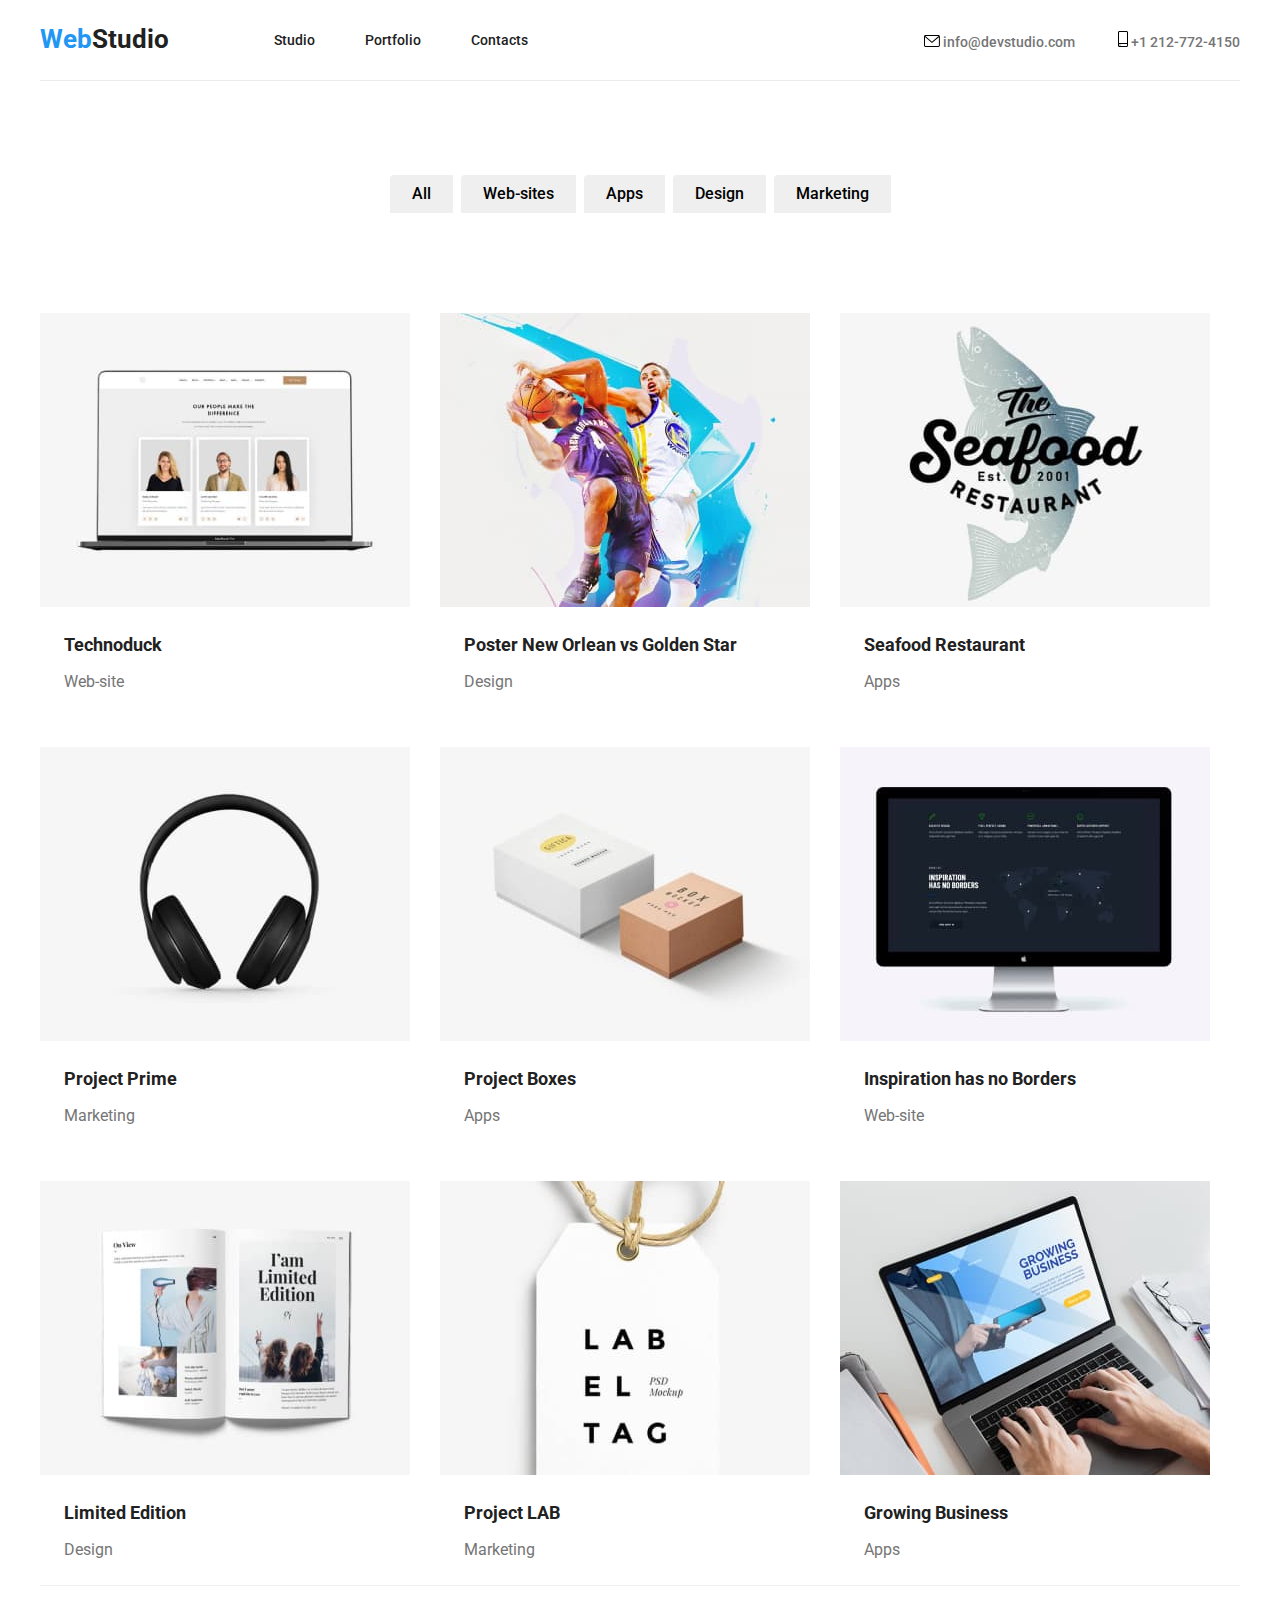
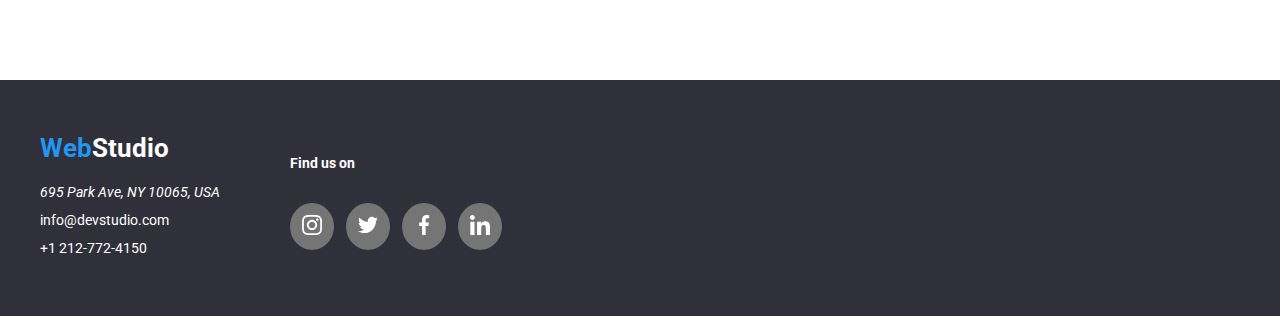
==== portfolio.html @ 67aa0fa9 "Initial commit" ====
<!DOCTYPE html>
<html lang="en">
  <head>
    <meta charset="UTF-8" />
    <meta name="viewport" content="width=device-width, initial-scale=1.0" />
    <title>Portfolio</title>
    <link
      rel="stylesheet"
      href="https://cdnjs.cloudflare.com/ajax/libs/modern-normalize/2.0.0/modern-normalize.min.css"
      integrity="sha512-4xo8blKMVCiXpTaLzQSLSw3KFOVPWhm/TRtuPVc4WG6kUgjH6J03IBuG7JZPkcWMxJ5huwaBpOpnwYElP/m6wg=="
      crossorigin="anonymous"
      referrerpolicy="no-referrer"
    />
    <link rel="preconnect" href="https://fonts.googleapis.com" />
    <link rel="preconnect" href="https://fonts.gstatic.com" crossorigin />
    <link
      href="https://fonts.googleapis.com/css2?family=Raleway:ital,wght@0,700;1,700&family=Roboto:ital,wght@0,100;0,400;0,500;0,700;0,900;1,400;1,500;1,700;1,900&display=swap"
      rel="stylesheet"
    />
    <link rel="stylesheet" href="./css/style.css" />
  </head>
  <body>
    <!--header section-->
    <header class="header-section">
      <div class="container">
        <div>
          <a class="logo" href="#"
            ><p><span class="span">Web</span>Studio</p></a
          >
        </div>
        <nav class="header-section__nav">
          <ul class="nav-links">
            <li><a class="nav-link" href="index.html">Studio</a></li>
            <li>
              <a class="nav-link" href="portfolio.html">Portfolio</a>
            </li>
            <li><a class="nav-link" href="#">Contacts</a></li>
          </ul>
        </nav>
        <div>
          <a class="header-section__mail" href="mailto:info@devstudio.com">
            <svg class="header-section__icon-mail">
              <use href="./images/icons.svg/symbol-defs.svg#icon-envelope" />
            </svg>
            info@devstudio.com</a
          >
          <a class="header-section__tel" href="tel:++1212-772-4150">
            <svg class="header-section__icon-tel">
              <use href="./images/icons.svg/symbol-defs.svg#icon-smartphone" />
            </svg>
            +1 212-772-4150</a
          >
        </div>
      </div>
    </header>
    <main>
      <!--cards section-->
      <section class="cards-section">
        <div class="container">
          <div class="cards-btn__list">
            <ul class="cards-btn__list">
              <li>
                <button class="cards-btn__item" type="button">All</button>
              </li>
              <li>
                <button class="cards-btn__item" type="button">Web-sites</button>
              </li>
              <li>
                <button class="cards-btn__item" type="button">Apps</button>
              </li>
              <li>
                <button class="cards-btn__item" type="button">Design</button>
              </li>
              <li>
                <button class="cards-btn__item" type="button">Marketing</button>
              </li>
            </ul>
          </div>
          <div class="cards__images">
            <!--div 1st card-->
            <div class="cards__image">
              <img
                class="cards__image"
                src="./images/photo-1.jpg"
                alt="photo descktop images"
                width="370"
              />
              <h4 class="cards__title">Technoduck</h4>
              <p class="cards__subtitle">Web-site</p>
            </div>
            <!--div 2nd card-->
            <div class="cards__image">
              <img
                class="cards__image"
                src="./images/photo-2.jpg"
                alt="basketball players photo "
                width="370"
              />
              <h4 class="cards__title">Poster New Orlean vs Golden Star</h4>
              <p class="cards__subtitle">Design</p>
            </div>
            <!--div 3rd card-->
            <div class="cards__image">
              <img
                class="cards__image"
                src="./images/photo-3.jpg"
                alt=" food logo photo"
                width="370"
              />
              <h4 class="cards__title">Seafood Restaurant</h4>
              <p class="cards__subtitle">Apps</p>
            </div>
            <!--div 4th card-->
            <div class="cards__image">
              <img
                class="cards__image"
                src="./images/photo-4.jpg"
                alt="headset photo"
                width="370"
              />
              <h4 class="cards__title">Project Prime</h4>
              <p class="cards__subtitle">Marketing</p>
            </div>
            <!-- div 5th card-->
            <div class="cards__image">
              <img
                class="cards__image"
                src="./images/photo-5.jpg"
                alt="2boxes"
                width="370"
              />
              <h4 class="cards__title">Project Boxes</h4>
              <p class="cards__subtitle">Apps</p>
            </div>
            <!--div 6th card-->
            <div class="cards__image">
              <img
                class="cards__image"
                src="./images/photo-6.jpg"
                alt="monitor"
                width="370"
              />
              <h4 class="cards__title">Inspiration has no Borders</h4>
              <p class="cards__subtitle">Web-site</p>
            </div>
            <!--div 7th card-->
            <div class="cards__image">
              <img
                class="cards__image"
                src="./images/photo-7.jpg"
                alt="book pages"
                width="370"
              />
              <h4 class="cards__title">Limited Edition</h4>
              <p class="cards__subtitle">Design</p>
            </div>
            <!--div 8th card-->
            <div class="cards__image">
              <img
                class="cards__image"
                src="./images/photo-8.jpg"
                alt="description lab el tag"
                width="370"
              />
              <h4 class="cards__title">Project LAB</h4>
              <p class="cards__subtitle">Marketing</p>
            </div>
            <!--div 9th card-->
            <div class="cards__image">
              <img
                class="cards__image"
                src="./images/photo-9.jpg"
                alt="work on the laptop"
                width="370"
              />
              <h4 class="cards__title">Growing Business</h4>
              <p class="cards__subtitle">Apps</p>
            </div>
          </div>
        </div>
      </section>
    </main>
    <!--footer section-->
    <footer class="footer-section">
      <div class="container">
        <div class="footer-section__1">
          <a class="logo-footer" href="#"
            ><p class="logo-footer">
              <span class="span-logo">Web</span>Studio
            </p></a
          >

          <address class="footer-section__adress">
            695 Park Ave, NY 10065, USA
          </address>
          <ul class="footer-section__contacts">
            <li class="footer-section__contact">
              <a
                class="footer-section__contact"
                href="mailto:info@devstudio.com"
                >info@devstudio.com</a
              >
            </li>
            <li class="footer-section__contact">
              <a class="footer-section__contact" href="tel:++1212-772-4150"
                >+1 212-772-4150</a
              >
            </li>
          </ul>
        </div>
        <div class="footer-section__2">
          <h5 class="footer-section__subtitle">Find us on</h5>
          <ul class="footer-section__social">
            <li>
              <a href="">
                <svg class="footer-section__icons">
                  <use
                    href="./images/icons.svg/symbol-defs.svg#icon-instagram-2"
                  />
                </svg>
              </a>
            </li>
            <li>
              <a href=""
                ><svg class="footer-section__icons">
                  <use
                    href="./images/icons.svg/symbol-defs.svg#icon-twitter-1"
                  />
                </svg>
              </a>
            </li>
            <li>
              <a href="">
                <svg class="footer-section__icons">
                  <use
                    href="./images/icons.svg/symbol-defs.svg#icon-facebook-1"
                  />
                </svg>
              </a>
            </li>
            <li>
              <a href="">
                <svg class="footer-section__icons">
                  <use
                    href="./images/icons.svg/symbol-defs.svg#icon-linkedin-1"
                  />
                </svg>
              </a>
            </li>
          </ul>
        </div>
      </div>
    </footer>
  </body>
</html>
---- css/style.css ----
:root {
  --blue: #2196f3;
  --black: #212121;
  --white: #ffffff;
  --grey: #757575;
  --primary-background: #2f303a;
  --primary-font: 'Roboto', sans-serif;
  --secondary-font: 'Raleway', sans-serif;
  --cursor: pointer;
  --font-style: normal;
  --font-weight: 400;
}
* {
  margin: 0;
  padding: 0;
}

html {
  box-sizing: border-box;
}

img {
  display: block;
  max-width: 100%;
  height: auto;
}

ul {
  list-style: none;
}

a {
  text-decoration: none;
  color: inherit;
}

/* stilizare pentru body*/
body {
  font-family: var(--primary-font);
  font-size: 14px;
  color: var(--black);
}

/*stilizare pentru header section*/
.header-section {
  font-weight: 500;
  font-size: 14px;
  line-height: 16.41px;
  color: var(--primary-background);
  width: 100%;
}
.header-section .container {
  display: flex;
  justify-content: space-between;
  align-items: center;
  border-bottom: 1px solid #ececec;
}
.logo {
  font-weight: 700;
  font-size: 26px;
  line-height: 30.52px;
  color: var(--black);
  text-decoration: none;
  display: flex;
  margin-top: 24px;
  margin-bottom: 25px;
  margin-right: 93px;
}
.header-section span {
  color: var(--blue);
}

.header-section__nav ul {
  display: flex;
  gap: 50px;
  margin-top: 32px;
  margin-bottom: 32px;
}
.nav-link {
  font-size: 14px;
  font-weight: 500;
  color: var(--black);
  line-height: 16.41px;
  text-decoration: none;
}

.nav-link:hover,
.nav-link:focus {
  color: var(--blue);
  text-decoration: underline;
}
.header-section__mail {
  color: var(--grey);
  padding-left: 385px;
  padding-right: 40px;
}

.header-section__icon-mail {
  width: 16px;
  height: 12px;
}
.header-section__icon-tel {
  width: 10px;
  height: 16px;
}
.header-section__icon-mail:hover,
.header-section__icon-mail:focus {
  fill: var(--blue);
}
.header-section__icon-tel:hover,
.header-section__icon-tel:focus {
  fill: var(--blue);
}
.header-section__tel {
  color: var(--grey);
}
.header-section__mail:hover,
.header-section__mail:focus {
  color: var(--blue);
  text-decoration: underline;
}
.header-section__tel:hover,
.header-section__tel:focus {
  color: var(--blue);
  text-decoration: underline;
}

/*stilizare pentru hero section*/
.hero-section .container {
  font-weight: 900;
  font-size: 44px;
  line-height: 60px;
  color: var(--white);
  background-color: var(--primary-background);
  flex-direction: column;
  align-items: center;
  display: flex;
  text-align: center;
  width: 1600px;
  background-image: linear-gradient(
      0deg,
      rgba(47, 48, 58, 0.4),
      rgba(47, 48, 58, 0.4)
    ),
    url(../images/bg-hero.jpg);
}
.hero-section__title {
  padding-top: 200px;
  padding-bottom: 30px;
}
.hero-section__btn {
  font-size: 16px;
  font-weight: 700;
  font-family: var(--primary-font);
  line-height: 30px;
  color: var(--white);
  background-color: var(--blue);
  padding: 10px 19px 10px 20px;
  border-radius: 4px;
  border-color: var(--blue);
  margin-top: 40px;
  margin-bottom: 210px;
}
/*stilizare pentru about section*/
.about-section .container {
  padding-top: 94px;
  padding-bottom: 94px;
  display: flex;
  gap: 30px;
}
.about-section__icon-bg {
  background-color: #f5f4fa;
  display: flex;
  justify-content: center;
  padding: 25px 100px;
  border-radius: 4px;
}
.about-section__icon {
  width: 70px;
  height: 70px;
  background-color: #f5f4fa;
}

.about-section__title {
  font-weight: 700;
  font-size: 14px;
  line-height: 16.41px;
  color: var(--black);
  padding-bottom: 10px;
  padding-top: 30px;
}
.about-section__text {
  font-size: 14px;
  font-weight: 400;
  line-height: 24px;
  color: var(--grey);
}

/*stilizare pentru what we do section*/
.we-do-section .container {
  padding-bottom: 94px;
  display: flex;
  flex-direction: column;
  align-items: center;
}

.we-do-section__title {
  font-weight: 700;
  font-size: 36px;
  line-height: 42.19px;
  text-transform: uppercase;
  padding-bottom: 50px;
}
.we-do__images {
  display: flex;
  gap: 30px;
}
.we-do__image {
  width: 370px;
  height: 294px;
}
/*stilizare pentru our team section*/
.our-team-section .container {
  display: flex;
  padding-bottom: 94px;
  flex-direction: column;
  background-color: #f5f4fa;
  width: 100%;
}
.our-team__title {
  font-size: 36px;
  font-weight: 700;
  line-height: 42px;
  text-align: center;
  padding-top: 94px;
  padding-bottom: 50px;
}
.our-team__members {
  display: flex;
  gap: 30px;
  justify-content: center;
}
.our-team__card {
  background-color: var(--white);
  box-shadow: 0px 2px 1px 0px #00000033, 0px 1px 1px 0px #00000024,
    0px 1px 3px 0px #0000001f;
}
.our-team__img {
  width: 270px;
  height: 260px;
}
.our-team__name {
  font-weight: 500;
  font-size: 16px;
  line-height: 18.75px;
  text-align: center;
  color: var(--black);
  padding-top: 30px;
  padding-bottom: 10px;
}
.our-team__text {
  font-size: 16px;
  line-height: 18.75px;
  text-align: center;
  color: var(--grey);
  padding-bottom: 30px;
}
.our-team__social {
  display: flex;
  justify-content: center;
  gap: 10px;
  margin-top: 16px;
  margin-bottom: 30px;
}

.our-team__social li {
  background-color: var(--white);
  padding: 12px;
  border-radius: 100%;
}
.our-team__icons {
  width: 20px;
  height: 20px;
  fill: #afb1b8;
}

.our-team__social :hover,
.our-team__social :focus {
  fill: var(--white);
  background-color: var(--blue);
}

/*stilizare pentru cards section*/
.cards-section .container {
  padding-top: 94px;
  padding-bottom: 94px;
  display: flex;
  flex-direction: column;
}
.cards-btn__list {
  list-style: none;
  cursor: pointer;
  display: flex;
  justify-content: center;
  text-align: center;
  padding-bottom: 50px;
  gap: 8px;
}
.cards-btn__item {
  font-family: inherit;
  font-size: 16px;
  line-height: 26px;
  font-weight: 500;
  border: none;
  border-radius: 4px 0px 0px 0px;
  padding: 6px 22px 6px 22px;
}

.cards-btn__item:hover,
.cards-btn__item:focus {
  background-color: var(--blue);
  color: var(--white);
  box-shadow: 0px 2px 2px 0px #0000001f, 0px 1px 2px 0px #00000014,
    0px 3px 1px 0px #0000001a;
}

.cards__images {
  display: flex;
  flex-wrap: wrap;
  gap: 30px;
  border-bottom: 1px solid #eeeeee;
}
.cards__image:hover {
  background-color: var(--white);
  box-shadow: 1px 4px 6px 0px #00000029, 0px 4px 4px 0px #0000000f,
    0px 1px 1px 0px #0000001f;
}
.cards__title {
  font-weight: 700;
  font-size: 18px;
  line-height: 36px;
  color: var(--black);
  padding-top: 20px;
  padding-bottom: 4px;
  padding-left: 24px;
}

.cards__subtitle {
  font-size: 16px;
  line-height: 30px;
  color: var(--grey);
  padding-bottom: 20px;
  padding-left: 24px;
}
/*stilizare pentru regular-section*/
.regular__title {
  font-family: var(--primary-font);
  font-size: 36px;
  font-weight: 700;
  line-height: 42px;
  color: var(--black);
  display: flex;
  padding-top: 94px;
  padding-bottom: 50px;
  justify-content: center;
}
.regular__icons {
  display: flex;
  justify-content: center;
  gap: 30px;
  margin-bottom: 94px;
}
.regular__icon {
  border-radius: 4px;
  border: 1px solid #afb1b8;
  background-color: var(--white);
  padding-top: 16px;
  padding-right: 32px;
  padding-bottom: 16px;
  padding-left: 32px;
  fill: var(--grey);
  width: 170px;
  height: 92px;
}
.regular__icons :hover,
.regular__icons :focus {
  fill: var(--blue);
  border-color: var(--blue);
}
/*stilizare pentru footer section*/
.footer-section {
  font-size: 14px;
  line-height: 16px;
  background-color: var(--primary-background);
  color: var(--white);
}

.footer-section .container {
  list-style: none;
  display: flex;
  padding-bottom: 60px;
}
.logo-footer {
  text-decoration: none;
  font-size: 26px;
  font-weight: 700;
  color: var(--white);
  padding-top: 60px;
  padding-bottom: 28px;
}
.span-logo {
  color: var(--blue);
}
.footer-section__contact {
  font-size: 14px;
  font-family: inherit;
  line-height: 16px;
  color: var(--white);
  text-decoration: none;
  padding-top: 12px;
}

.footer-section__contact:hover,
.footer-section__contact:focus {
  color: var(--blue);
  text-decoration: underline;
}
.footer-section__subtitle {
  display: flex;
  padding-top: 75px;

  font-family: var(--primary-font);
  font-size: 14px;
  font-weight: 700;
  line-height: 16px;
}
.footer-section__social {
  display: flex;
  gap: 12px;
  padding-top: 32px;
}

.footer-section__social li {
  padding: 12px;
  background-color: var(--grey);
  border-radius: 100%;
}
.footer-section__2 {
  display: flex;
  flex-direction: column;
  padding-left: 70px;
}
.footer-section__icons {
  width: 20px;
  height: 20px;
  fill: var(--white);
}

.footer-section__social li:hover,
.footer-section__social li:focus {
  background-color: var(--blue);
}
.container {
  width: 1200px;
  display: flex;
  margin-right: auto;
  margin-left: auto;
}
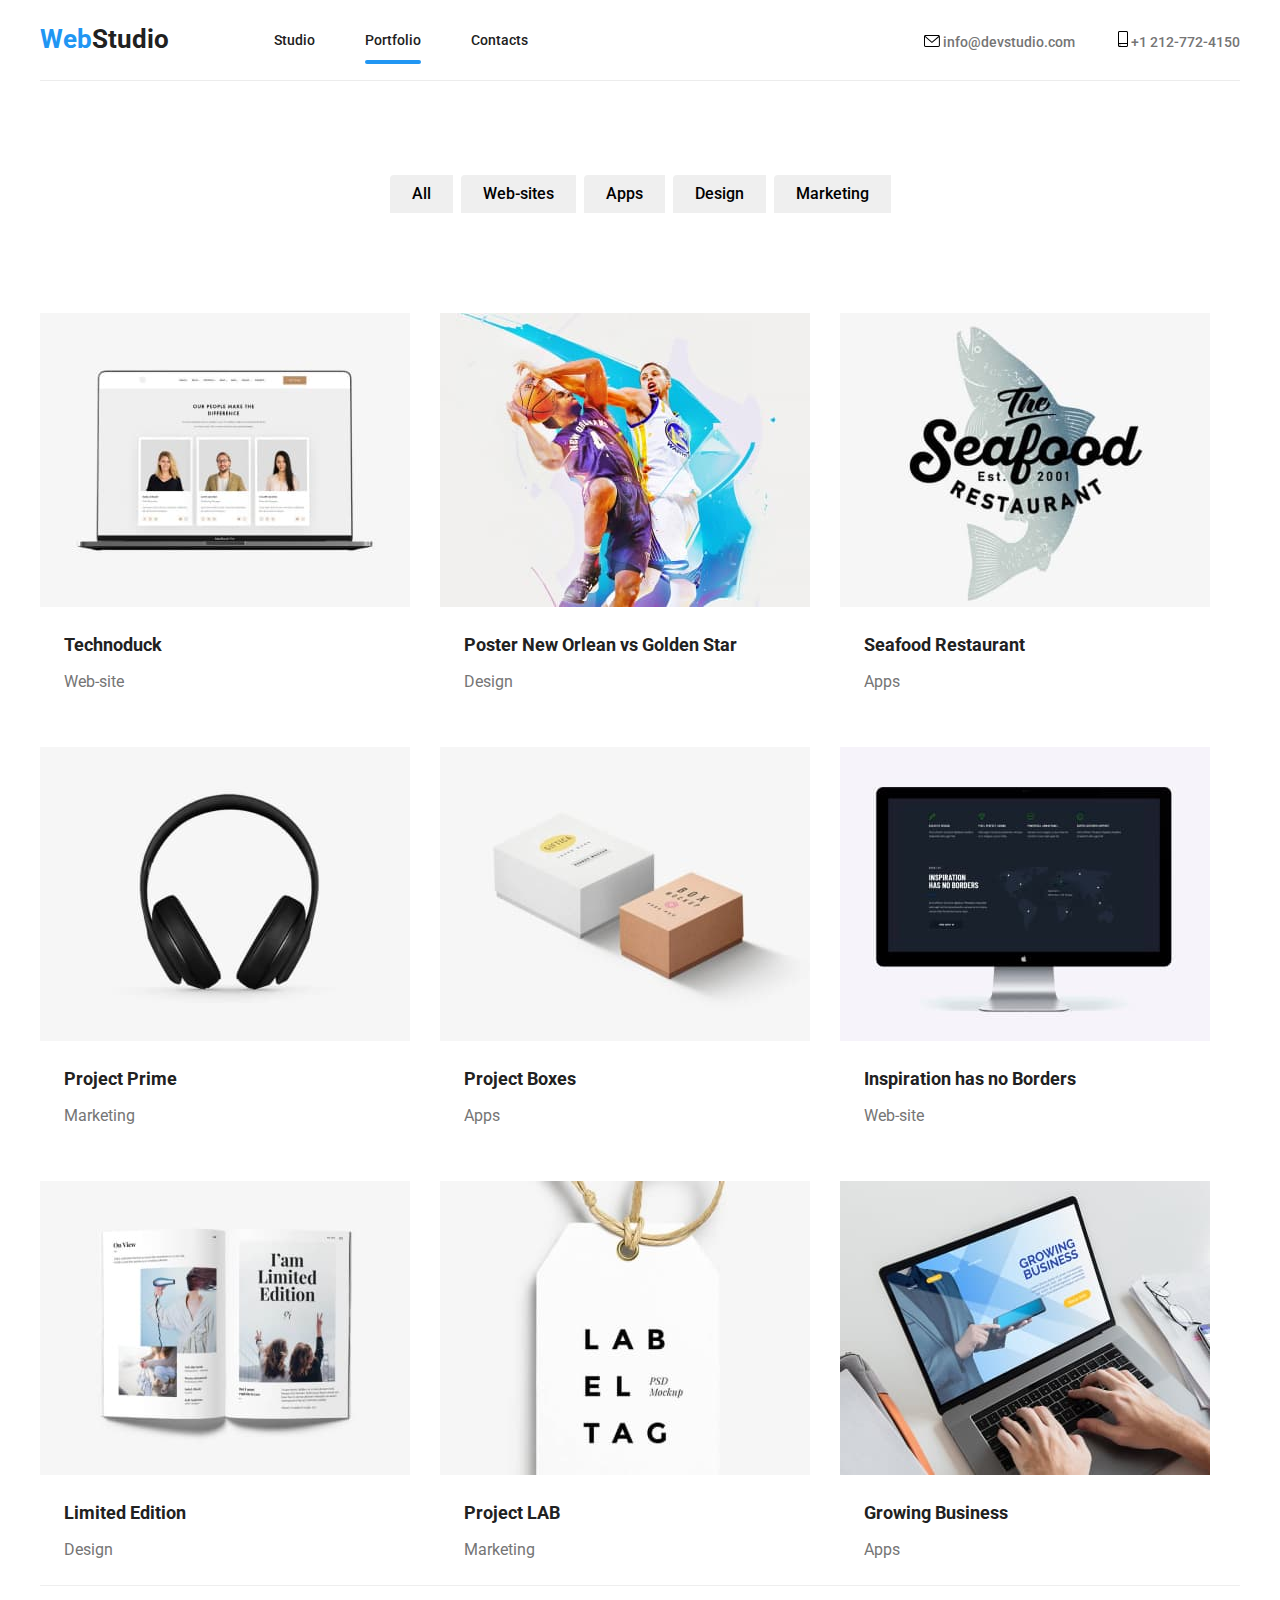
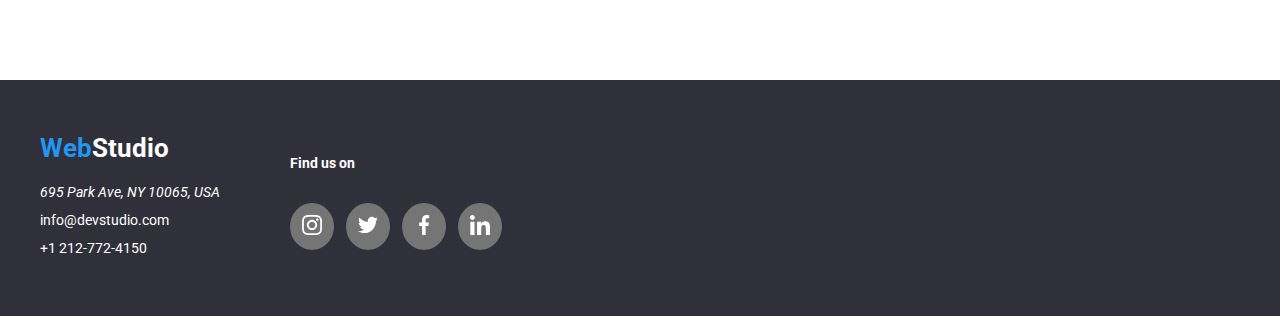
==== commit 1ddf839c: "modificare5" ====
--- a/portfolio.html
+++ b/portfolio.html
@@ -29,15 +29,17 @@
           >
         </div>
         <nav class="header-section__nav">
-          <ul class="nav-links">
-            <li><a class="nav-link" href="index.html">Studio</a></li>
-            <li>
-              <a class="nav-link" href="portfolio.html">Portfolio</a>
-            </li>
-            <li><a class="nav-link" href="#">Contacts</a></li>
+          <ul class="header-section__nav-links">
+            <li>
+              <a href="index.html">Studio</a>
+            </li>
+            <li>
+              <a href="portfolio.html" class="active">Portfolio</a>
+            </li>
+            <li><a href="#">Contacts</a></li>
           </ul>
         </nav>
-        <div>
+        <div class="header-section__contacts">
           <a class="header-section__mail" href="mailto:info@devstudio.com">
             <svg class="header-section__icon-mail">
               <use href="./images/icons.svg/symbol-defs.svg#icon-envelope" />
@@ -78,101 +80,146 @@
           </div>
           <div class="cards__images">
             <!--div 1st card-->
-            <div class="cards__image">
-              <img
-                class="cards__image"
-                src="./images/photo-1.jpg"
-                alt="photo descktop images"
-                width="370"
-              />
+            <div class="cards__card">
+              <div class="cards__overlay">
+                <div class="overlay">
+                  Technoduck is a state-of-the-art coronavirus distribution
+                  platform. Companies use this platform for digital espionage
+                  and attacks on competitors' secure servers.
+                </div>
+                <img
+                  src="./images/photo-1.jpg"
+                  alt="photo descktop images"
+                  width="370"
+                />
+              </div>
+
               <h4 class="cards__title">Technoduck</h4>
               <p class="cards__subtitle">Web-site</p>
             </div>
             <!--div 2nd card-->
-            <div class="cards__image">
-              <img
-                class="cards__image"
-                src="./images/photo-2.jpg"
-                alt="basketball players photo "
-                width="370"
-              />
+            <div class="cards__card">
+              <div class="cards__overlay">
+                <div class="overlay">
+                  Technoduck is a state-of-the-art coronavirus distribution
+                  platform. Companies use this platform for digital espionage
+                  and attacks on competitors' secure servers.
+                </div>
+                <img
+                  src="./images/photo-2.jpg"
+                  alt="basketball players photo "
+                  width="370"
+                />
+              </div>
               <h4 class="cards__title">Poster New Orlean vs Golden Star</h4>
               <p class="cards__subtitle">Design</p>
             </div>
             <!--div 3rd card-->
-            <div class="cards__image">
-              <img
-                class="cards__image"
-                src="./images/photo-3.jpg"
-                alt=" food logo photo"
-                width="370"
-              />
+            <div class="cards__card">
+              <div class="cards__overlay">
+                <div class="overlay">
+                  Technoduck is a state-of-the-art coronavirus distribution
+                  platform. Companies use this platform for digital espionage
+                  and attacks on competitors' secure servers.
+                </div>
+                <img
+                  src="./images/photo-3.jpg"
+                  alt=" food logo photo"
+                  width="370"
+                />
+              </div>
               <h4 class="cards__title">Seafood Restaurant</h4>
               <p class="cards__subtitle">Apps</p>
             </div>
             <!--div 4th card-->
-            <div class="cards__image">
-              <img
-                class="cards__image"
-                src="./images/photo-4.jpg"
-                alt="headset photo"
-                width="370"
-              />
+            <div class="cards__card">
+              <div class="cards__overlay">
+                <div class="overlay">
+                  Technoduck is a state-of-the-art coronavirus distribution
+                  platform. Companies use this platform for digital espionage
+                  and attacks on competitors' secure servers.
+                </div>
+
+                <img
+                  src="./images/photo-4.jpg"
+                  alt="headset photo"
+                  width="370"
+                />
+              </div>
               <h4 class="cards__title">Project Prime</h4>
               <p class="cards__subtitle">Marketing</p>
             </div>
             <!-- div 5th card-->
-            <div class="cards__image">
-              <img
-                class="cards__image"
-                src="./images/photo-5.jpg"
-                alt="2boxes"
-                width="370"
-              />
+            <div class="cards__card">
+              <div class="cards__overlay">
+                <div class="overlay">
+                  Technoduck is a state-of-the-art coronavirus distribution
+                  platform. Companies use this platform for digital espionage
+                  and attacks on competitors' secure servers.
+                </div>
+                <img src="./images/photo-5.jpg" alt="2boxes" width="370" />
+              </div>
               <h4 class="cards__title">Project Boxes</h4>
               <p class="cards__subtitle">Apps</p>
             </div>
             <!--div 6th card-->
-            <div class="cards__image">
-              <img
-                class="cards__image"
-                src="./images/photo-6.jpg"
-                alt="monitor"
-                width="370"
-              />
+            <div class="cards__card">
+              <div class="cards__overlay">
+                <div class="overlay">
+                  Technoduck is a state-of-the-art coronavirus distribution
+                  platform. Companies use this platform for digital espionage
+                  and attacks on competitors' secure servers.
+                </div>
+                <img src="./images/photo-6.jpg" alt="monitor" width="370" />
+              </div>
               <h4 class="cards__title">Inspiration has no Borders</h4>
               <p class="cards__subtitle">Web-site</p>
             </div>
             <!--div 7th card-->
-            <div class="cards__image">
-              <img
-                class="cards__image"
-                src="./images/photo-7.jpg"
-                alt="book pages"
-                width="370"
-              />
+            <div class="cards__card">
+              <div class="cards__overlay">
+                <div class="overlay">
+                  Technoduck is a state-of-the-art coronavirus distribution
+                  platform. Companies use this platform for digital espionage
+                  and attacks on competitors' secure servers.
+                </div>
+                <img src="./images/photo-7.jpg" alt="book pages" width="370" />
+              </div>
               <h4 class="cards__title">Limited Edition</h4>
               <p class="cards__subtitle">Design</p>
             </div>
             <!--div 8th card-->
-            <div class="cards__image">
-              <img
-                class="cards__image"
-                src="./images/photo-8.jpg"
-                alt="description lab el tag"
-                width="370"
-              />
+            <div class="cards__card">
+              <div class="cards__overlay">
+                <div class="overlay">
+                  Technoduck is a state-of-the-art coronavirus distribution
+                  platform. Companies use this platform for digital espionage
+                  and attacks on competitors' secure servers.
+                </div>
+
+                <img
+                  src="./images/photo-8.jpg"
+                  alt="description lab el tag"
+                  width="370"
+                />
+              </div>
               <h4 class="cards__title">Project LAB</h4>
               <p class="cards__subtitle">Marketing</p>
             </div>
             <!--div 9th card-->
-            <div class="cards__image">
-              <img
-                class="cards__image"
-                src="./images/photo-9.jpg"
-                alt="work on the laptop"
-                width="370"
-              />
+            <div class="cards__card">
+              <div class="cards__overlay">
+                <div class="overlay">
+                  Technoduck is a state-of-the-art coronavirus distribution
+                  platform. Companies use this platform for digital espionage
+                  and attacks on competitors' secure servers.
+                </div>
+                <img
+                  src="./images/photo-9.jpg"
+                  alt="work on the laptop"
+                  width="370"
+                />
+              </div>
               <h4 class="cards__title">Growing Business</h4>
               <p class="cards__subtitle">Apps</p>
             </div>
--- a/css/style.css
+++ b/css/style.css
@@ -75,19 +75,37 @@
   gap: 50px;
   margin-top: 32px;
   margin-bottom: 32px;
-}
-.nav-link {
+  text-decoration: none;
+}
+
+.header-section__nav a {
   font-size: 14px;
   font-weight: 500;
   color: var(--black);
   line-height: 16.41px;
   text-decoration: none;
-}
-
-.nav-link:hover,
-.nav-link:focus {
+  position: relative;
+}
+
+.header-section__nav .active::after,
+.header-section__nav .active::after {
+  content: '';
+  width: 100%;
+  height: 4px;
+  background-color: var(--blue);
+  border-radius: 2px;
+  position: absolute;
+  top: 28px;
+  left: 0;
+  transition-duration: 250ms;
+  transition-timing-function: cubic-bezier(0.4, 0, 0.2, 1);
+}
+
+.header-section__nav-links a:hover,
+.header-section__nav-links a:focus {
   color: var(--blue);
-  text-decoration: underline;
+  transition-duration: 250ms;
+  transition-timing-function: cubic-bezier(0.4, 0, 0.2, 1);
 }
 .header-section__mail {
   color: var(--grey);
@@ -103,27 +121,30 @@
   width: 10px;
   height: 16px;
 }
-.header-section__icon-mail:hover,
-.header-section__icon-mail:focus {
+.header-section__contacts a:hover,
+.header-section__contacts a:focus {
   fill: var(--blue);
-}
-.header-section__icon-tel:hover,
-.header-section__icon-tel:focus {
-  fill: var(--blue);
+  color: var(--blue);
+  transition-duration: 250ms;
+  transition-timing-function: cubic-bezier(0.4, 0, 0.2, 1);
 }
 .header-section__tel {
   color: var(--grey);
 }
-.header-section__mail:hover,
-.header-section__mail:focus {
-  color: var(--blue);
-  text-decoration: underline;
-}
-.header-section__tel:hover,
-.header-section__tel:focus {
-  color: var(--blue);
-  text-decoration: underline;
-}
+/* .underline:hover::after {
+  content: '';
+  width: 20px;
+  height: 2px;
+  background-color: var(--blue);
+  width: 58px;
+  height: 4px;
+  border-radius: 2px;
+  position: absolute;
+
+  transition-duration: 250ms;
+  transition-timing-function: cubic-bezier(0.4, 0, 0.2, 1);
+  transform: ;
+} */
 
 /*stilizare pentru hero section*/
 .hero-section .container {
@@ -160,6 +181,7 @@
   border-color: var(--blue);
   margin-top: 40px;
   margin-bottom: 210px;
+  cursor: pointer;
 }
 /*stilizare pentru about section*/
 .about-section .container {
@@ -211,13 +233,37 @@
   text-transform: uppercase;
   padding-bottom: 50px;
 }
-.we-do__images {
+.we-do__cards {
   display: flex;
   gap: 30px;
 }
-.we-do__image {
+.we-do__image img {
   width: 370px;
   height: 294px;
+}
+
+.we-do__image {
+  position: relative;
+  overflow: hidden;
+}
+.we-do__text {
+  position: absolute;
+  top: 230px;
+  left: 0;
+  width: 370px;
+  height: 70px;
+  font-family: var(--primary-font);
+  color: var(--white);
+  font-weight: 700;
+  line-height: 16px;
+  font-size: 14px;
+  display: flex;
+  justify-content: center;
+  text-align: center;
+  align-items: center;
+  background-color: rgba(47, 48, 58, 0.8);
+  padding-top: 27px;
+  padding-bottom: 27px;
 }
 /*stilizare pentru our team section*/
 .our-team-section .container {
@@ -288,6 +334,8 @@
 .our-team__social :focus {
   fill: var(--white);
   background-color: var(--blue);
+  transition-duration: 250ms;
+  transition-timing-function: cubic-bezier(0.4, 0, 0.2, 1);
 }
 
 /*stilizare pentru cards section*/
@@ -314,6 +362,7 @@
   border: none;
   border-radius: 4px 0px 0px 0px;
   padding: 6px 22px 6px 22px;
+  cursor: pointer;
 }
 
 .cards-btn__item:hover,
@@ -322,6 +371,8 @@
   color: var(--white);
   box-shadow: 0px 2px 2px 0px #0000001f, 0px 1px 2px 0px #00000014,
     0px 3px 1px 0px #0000001a;
+  transition-duration: 250ms;
+  transition-timing-function: cubic-bezier(0.4, 0, 0.2, 1);
 }
 
 .cards__images {
@@ -330,11 +381,15 @@
   gap: 30px;
   border-bottom: 1px solid #eeeeee;
 }
-.cards__image:hover {
+.cards__overlay:hover {
   background-color: var(--white);
   box-shadow: 1px 4px 6px 0px #00000029, 0px 4px 4px 0px #0000000f,
     0px 1px 1px 0px #0000001f;
-}
+  transition-duration: 250ms;
+  transition-timing-function: cubic-bezier(0.4, 0, 0.2, 1);
+  background-color: var(--blue);
+}
+
 .cards__title {
   font-weight: 700;
   font-size: 18px;
@@ -351,6 +406,33 @@
   color: var(--grey);
   padding-bottom: 20px;
   padding-left: 24px;
+}
+.overlay {
+  position: absolute;
+  top: 0;
+  left: 0;
+  width: 100%;
+  height: 100%;
+  background-color: var(--blue);
+  transition-duration: 250ms;
+  transform: translateY(100%);
+  display: flex;
+  justify-content: center;
+  align-items: center;
+  transition-timing-function: cubic-bezier(0.4, 0, 0.2, 1);
+  color: var(--white);
+  font-family: var(--primary-font);
+  font-size: 18px;
+  font-weight: 400;
+  line-height: 28px;
+  padding: 63px 24px 91px 24px;
+}
+.cards__overlay {
+  position: relative;
+  overflow: hidden;
+}
+.cards__overlay:hover .overlay {
+  transform: translateY(0);
 }
 /*stilizare pentru regular-section*/
 .regular__title {
@@ -386,6 +468,8 @@
 .regular__icons :focus {
   fill: var(--blue);
   border-color: var(--blue);
+  transition-duration: 250ms;
+  transition-timing-function: cubic-bezier(0.4, 0, 0.2, 1);
 }
 /*stilizare pentru footer section*/
 .footer-section {
@@ -424,6 +508,8 @@
 .footer-section__contact:focus {
   color: var(--blue);
   text-decoration: underline;
+  transition-duration: 250ms;
+  transition-timing-function: cubic-bezier(0.4, 0, 0.2, 1);
 }
 .footer-section__subtitle {
   display: flex;
@@ -459,6 +545,8 @@
 .footer-section__social li:hover,
 .footer-section__social li:focus {
   background-color: var(--blue);
+  transition-duration: 250ms;
+  transition-timing-function: cubic-bezier(0.4, 0, 0.2, 1);
 }
 .container {
   width: 1200px;
@@ -466,3 +554,54 @@
   margin-right: auto;
   margin-left: auto;
 }
+
+/*stilizare pentru modal*/
+.is-hidden {
+  opacity: 0;
+  visibility: hidden;
+  pointer-events: none;
+}
+
+[data-modal] {
+  height: 100%;
+  width: 100%;
+  position: fixed;
+  top: 0;
+  left: 0;
+  background-color: rgba(0, 0, 0, 0.2);
+}
+
+.is-hidden [data-modal-content] {
+  transform: translate(-50%, -50%) scale(1.5);
+}
+
+[data-modal-content] {
+  width: 528px;
+  height: 581px;
+  background-color: var(--white);
+  position: absolute;
+  top: 50%;
+  left: 50%;
+  transform: translate(-50%, -50%) scale(1);
+  transition-duration: 1s;
+
+  border-radius: 4px;
+  box-shadow: 0px 2px 1px 0px rgba(0, 0, 0, 0.2),
+    0px 1px 1px 0px rgba(0, 0, 0, 0.14), 0px 1px 3px 0px rgba(0, 0, 0, 0.12);
+}
+
+[data-modal-close] {
+  position: absolute;
+  color: #000000;
+  top: 8px;
+  right: 8px;
+  background-color: #ffffff;
+  display: flex;
+  align-items: center;
+  justify-content: center;
+  width: 30px;
+  height: 30px;
+  padding: 9px 9px 10px 10px;
+  border-radius: 100%;
+  border: 1px solid #0000001a;
+}
